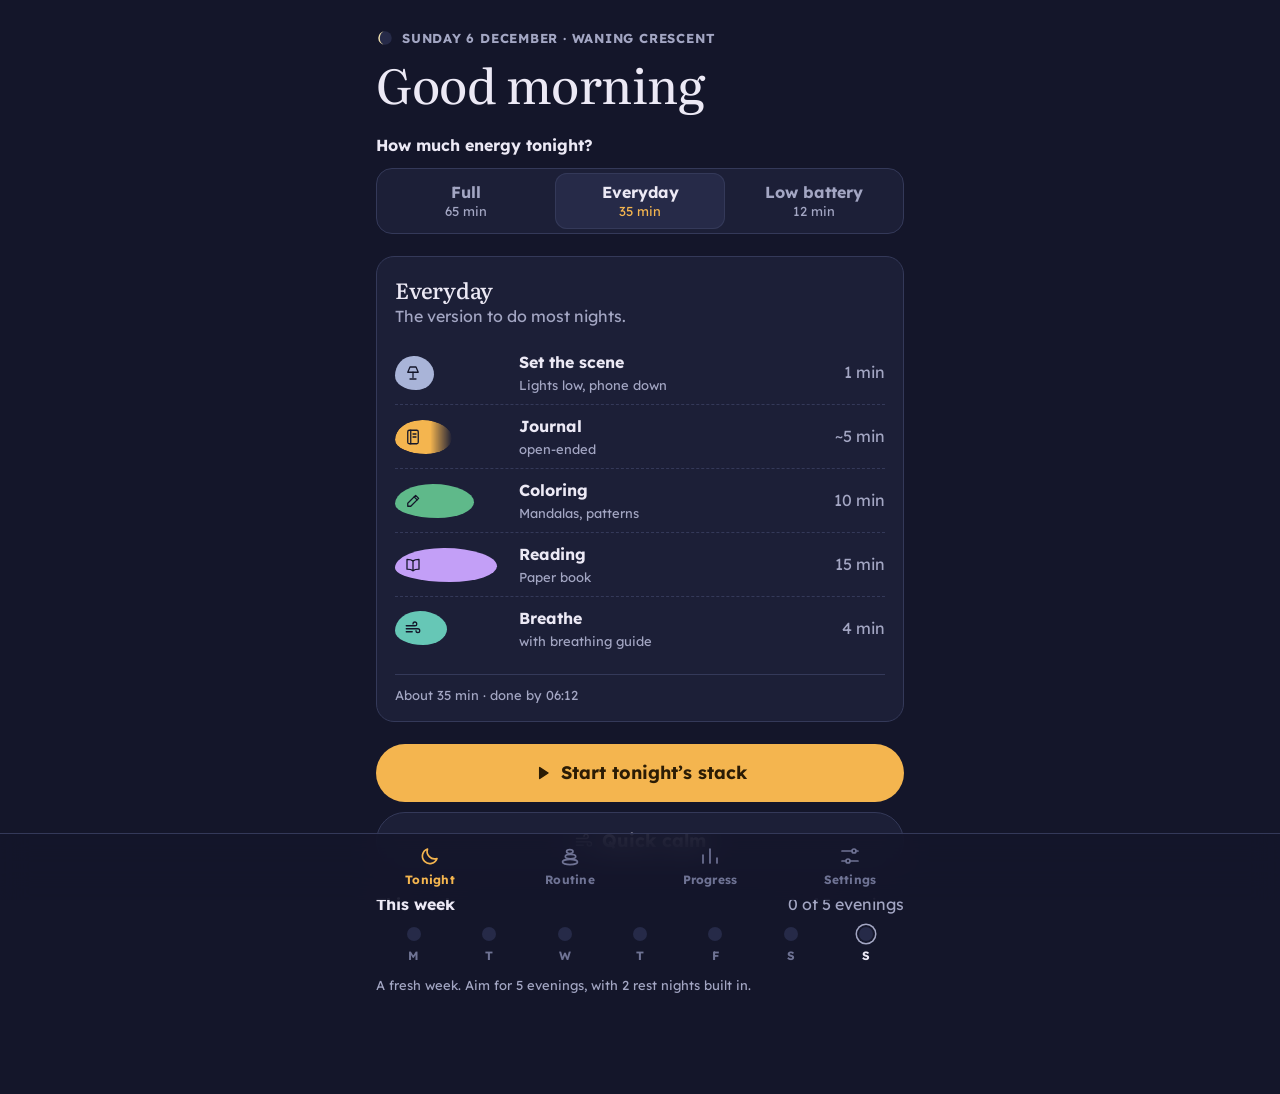
==== index.html @ 31215151 "Add Brain Stack, an evening brain-stacking routine timer Installable web app (PWA) for desktop and A" ====
<!doctype html>
<html lang="en" data-theme="dark">
<head>
  <meta charset="utf-8">
  <meta name="viewport" content="width=device-width, initial-scale=1, viewport-fit=cover">
  <title>Brain Stack</title>
  <meta name="description" content="A calm evening routine timer: breathe, journal, puzzle, color and read, one gentle step at a time.">
  <meta name="theme-color" content="#14162a">
  <link rel="manifest" href="manifest.webmanifest">
  <link rel="icon" href="icons/icon.svg" type="image/svg+xml">
  <link rel="apple-touch-icon" href="icons/apple-touch-icon.png">
  <link rel="preconnect" href="https://fonts.googleapis.com">
  <link rel="preconnect" href="https://fonts.gstatic.com" crossorigin>
  <link rel="stylesheet" crossorigin href="https://fonts.googleapis.com/css2?family=Lexend:wght@300..700&family=Literata:ital,opsz,wght@0,7..72,400..700;1,7..72,400&display=swap">
  <link rel="stylesheet" href="styles.css">
  <script>
    // Apply the saved theme before first paint to avoid a bright flash at night.
    (function () {
      var theme = 'evening';
      try { theme = JSON.parse(localStorage.getItem('brainstack')).settings.theme || theme; } catch (e) {}
      var root = document.documentElement;
      if (theme === 'system') root.removeAttribute('data-theme');
      else root.setAttribute('data-theme', theme === 'light' ? 'light' : 'dark');
    })();
  </script>
  <script type="module" src="js/app.js"></script>
</head>
<body>
  <div id="app"></div>
  <noscript>Brain Stack needs JavaScript to run.</noscript>
</body>
</html>
---- styles.css ----
/* Layout: one calm column, like a notebook on the bedside table; the timer is the lamp.
   Dark-first ("blue hour" ink with lamplight amber); a cool paper light theme for daytime edits. */
:root {
  color-scheme: dark;
  --ink: #14162a;
  --dusk: #1c1f37;
  --dusk-2: #262a48;
  --line: #343959;
  --text: #ece9f5;
  --muted: #a3a6c3;
  --faint: #6f7394;
  --lamp: #f4b54f;
  --on-lamp: #2b1c05;
  --danger: #f0908a;
  --scrim: rgba(6, 7, 18, 0.62);
  --stone-shine: rgba(255, 255, 255, 0.24);
  --glass: rgba(20, 22, 42, 0.86);
  --shadow: 0 18px 40px rgba(3, 4, 14, 0.45);

  --hue-breathe: #66c7b6;
  --hue-journal: #f4b54f;
  --hue-puzzle: #92a9fa;
  --hue-color: #5fb98a;
  --hue-read: #c39ff7;
  --hue-close: #f7a884;
  --hue-body: #e59ad3;
  --hue-custom: #b9bed8;
  --hue-scene: #a9b4d8;
  --moon: #ecdcaa;
  --noise-1: #66c7b6;
  --noise-2: #b9dc84;
  --noise-3: #f2d27a;
  --noise-4: #f4a35a;
  --noise-5: #f2837f;

  --font-display: "Literata", "Iowan Old Style", "Palatino Linotype", Palatino, Georgia, serif;
  --font-body: "Lexend", system-ui, -apple-system, "Segoe UI", Roboto, sans-serif;

  --step--1: 0.8125rem;
  --step-0: 1rem;
  --step-1: 1.125rem;
  --step-2: 1.375rem;
  --step-3: 1.75rem;
  --step-4: 2.25rem;

  --radius: 18px;
  --radius-sm: 12px;
  --col: 35rem;
  --tabbar: 66px;
  --gutter-l: max(16px, env(safe-area-inset-left, 0px));
  --gutter-r: max(16px, env(safe-area-inset-right, 0px));

  padding-top: env(safe-area-inset-top, 0px);
  padding-bottom: env(safe-area-inset-bottom, 0px);
}

@media (prefers-color-scheme: light) {
  :root:not([data-theme="dark"]) {
    color-scheme: light;
    --ink: #eceef5;
    --dusk: #ffffff;
    --dusk-2: #e2e5f0;
    --line: #d0d4e4;
    --text: #1c1f35;
    --muted: #53587a;
    --faint: #8a8ea9;
    --lamp: #8f5900;
    --on-lamp: #fff8ee;
    --danger: #b0352f;
    --scrim: rgba(28, 31, 53, 0.4);
    --stone-shine: rgba(255, 255, 255, 0.38);
    --glass: rgba(236, 238, 245, 0.9);
    --shadow: 0 14px 34px rgba(28, 31, 53, 0.14);
    --hue-breathe: #17786c;
    --hue-journal: #8f5900;
    --hue-puzzle: #3c5cc8;
    --hue-color: #1f7f55;
    --hue-read: #8a46a8;
    --hue-close: #b4522e;
    --hue-body: #a33d86;
    --hue-custom: #5c6386;
    --hue-scene: #56608a;
    --moon: #8a7224;
    --noise-1: #17786c;
    --noise-2: #447c1e;
    --noise-3: #8a6d00;
    --noise-4: #a8560c;
    --noise-5: #b3343f;
  }
}

:root[data-theme="light"] {
  color-scheme: light;
  --ink: #eceef5;
  --dusk: #ffffff;
  --dusk-2: #e2e5f0;
  --line: #d0d4e4;
  --text: #1c1f35;
  --muted: #53587a;
  --faint: #8a8ea9;
  --lamp: #8f5900;
  --on-lamp: #fff8ee;
  --danger: #b0352f;
  --scrim: rgba(28, 31, 53, 0.4);
  --stone-shine: rgba(255, 255, 255, 0.38);
  --glass: rgba(236, 238, 245, 0.9);
  --shadow: 0 14px 34px rgba(28, 31, 53, 0.14);
  --hue-breathe: #17786c;
  --hue-journal: #8f5900;
  --hue-puzzle: #3c5cc8;
  --hue-color: #1f7f55;
  --hue-read: #8a46a8;
  --hue-close: #b4522e;
  --hue-body: #a33d86;
  --hue-custom: #5c6386;
  --hue-scene: #56608a;
  --moon: #8a7224;
  --noise-1: #17786c;
  --noise-2: #447c1e;
  --noise-3: #8a6d00;
  --noise-4: #a8560c;
  --noise-5: #b3343f;
}

:root[data-theme="dark"] {
  color-scheme: dark;
}

*, *::before, *::after { box-sizing: border-box; }

html, body { min-height: 100%; }

body {
  margin: 0;
  background: var(--ink);
  color: var(--text);
  font-family: var(--font-body);
  font-size: var(--step-0);
  line-height: 1.55;
  -webkit-font-smoothing: antialiased;
  -webkit-tap-highlight-color: transparent;
}

[hidden] { display: none !important; }

button, input, textarea, select { font: inherit; color: inherit; }
button { cursor: pointer; }
button:disabled { cursor: not-allowed; opacity: 0.4; }
a { color: var(--lamp); }

:focus-visible { outline: 2px solid var(--lamp); outline-offset: 3px; border-radius: 6px; }

.visually-hidden {
  position: absolute; width: 1px; height: 1px; overflow: hidden;
  clip: rect(0 0 0 0); clip-path: inset(50%); white-space: nowrap;
}

.icon { display: inline-flex; width: 1.4em; height: 1.4em; flex: none; }
.icon svg { width: 100%; height: 100%; }

/* ---- Type ---------------------------------------------------------------- */

.display {
  font-family: var(--font-display);
  font-weight: 500;
  font-optical-sizing: auto;
  line-height: 1.15;
  letter-spacing: -0.01em;
  text-wrap: balance;
  margin: 0;
}
.display.xl { font-size: clamp(2.25rem, 9vw, 3rem); font-weight: 450; }
.display.lg { font-size: clamp(1.9rem, 7vw, var(--step-4)); }
.display.md { font-size: var(--step-2); }

.eyebrow {
  margin: 0;
  font-size: var(--step--1);
  font-weight: 700;
  letter-spacing: 0.1em;
  text-transform: uppercase;
  color: var(--muted);
}
.label { margin: 0; font-size: var(--step-0); font-weight: 700; }
.muted { color: var(--muted); margin: 0; }
.small { font-size: var(--step--1); }

/* ---- Page shell ---------------------------------------------------------- */

.page {
  max-width: var(--col);
  margin: 0 auto;
  padding-left: var(--gutter-l);
  padding-right: var(--gutter-r);
  padding-block: 28px calc(var(--tabbar) + env(safe-area-inset-bottom, 0px) + 32px);
}

.view { display: flex; flex-direction: column; gap: 22px; }
.masthead { display: flex; flex-direction: column; gap: 8px; }
.moonline { display: flex; align-items: center; gap: 8px; letter-spacing: 0.06em; }
.moon { width: 18px; height: 18px; flex: none; }
.block { display: flex; flex-direction: column; gap: 10px; }

.tabbar {
  position: fixed;
  left: 0; right: 0; bottom: 0;
  z-index: 10;
  padding-bottom: env(safe-area-inset-bottom, 0px);
  padding-left: var(--gutter-l);
  padding-right: var(--gutter-r);
  background: var(--glass);
  -webkit-backdrop-filter: blur(14px);
  backdrop-filter: blur(14px);
  border-top: 1px solid var(--line);
}
.tabbar-inner {
  max-width: var(--col);
  margin: 0 auto;
  display: grid;
  grid-template-columns: repeat(4, 1fr);
  height: var(--tabbar);
}
.tab {
  display: flex; flex-direction: column; align-items: center; justify-content: center; gap: 3px;
  border: 0; background: none; color: var(--faint);
  font-size: 0.75rem; font-weight: 700; letter-spacing: 0.02em;
}
.tab .icon { width: 24px; height: 24px; }
.tab[aria-current="page"] { color: var(--lamp); }
.tab:hover { color: var(--text); }
.tab[aria-current="page"]:hover { color: var(--lamp); }

/* ---- Buttons ------------------------------------------------------------- */

.btn {
  display: inline-flex; align-items: center; justify-content: center; gap: 8px;
  min-height: 48px; padding: 0 20px;
  border-radius: 999px; border: 1px solid transparent;
  font-weight: 700; text-decoration: none; text-align: center;
  transition: transform 0.12s ease, background-color 0.2s ease;
}
.btn:active:not(:disabled) { transform: scale(0.98); }
.btn .icon { width: 20px; height: 20px; }
.btn.primary { background: var(--lamp); color: var(--on-lamp); }
.btn.quiet { background: var(--dusk); color: var(--text); border-color: var(--line); }
.btn.ghost { background: transparent; color: var(--text); border-color: var(--line); }
.btn.ghost:hover:not(:disabled), .btn.quiet:hover:not(:disabled) { background: var(--dusk-2); }
.btn.danger { background: var(--danger); color: var(--ink); }
.btn.big { min-height: 58px; width: 100%; font-size: var(--step-1); }
.btn.small { min-height: 40px; padding: 0 14px; font-size: var(--step--1); }
.btn.wide { width: 100%; }
.danger-text { color: var(--danger) !important; }

.link {
  background: none; border: 0; padding: 10px 4px;
  color: var(--muted); text-decoration: underline; text-underline-offset: 3px;
  align-self: center;
}
.link:hover { color: var(--text); }

.icon-btn {
  display: inline-grid; place-items: center;
  width: 44px; height: 44px; border-radius: 50%;
  border: 0; background: transparent; color: var(--text);
}
.icon-btn:hover:not(:disabled) { background: var(--dusk-2); }
.icon-btn .icon { width: 22px; height: 22px; }

.row-actions { display: flex; gap: 8px; flex-wrap: wrap; justify-content: center; }
.row-actions.wrap { justify-content: flex-start; }

.back {
  display: inline-flex; align-items: center; gap: 4px; align-self: flex-start;
  border: 0; background: none; color: var(--muted); padding: 6px 8px 6px 0; font-weight: 700;
}

/* ---- Segmented control --------------------------------------------------- */

.segmented {
  display: grid; grid-auto-flow: column; grid-auto-columns: 1fr; gap: 4px;
  padding: 4px; border-radius: 16px;
  background: var(--dusk); border: 1px solid var(--line);
}
.seg {
  display: flex; flex-direction: column; align-items: center; justify-content: center; gap: 2px;
  min-height: 56px; padding: 8px 6px;
  border: 0; border-radius: 12px; background: transparent; color: var(--muted);
  font-weight: 700; line-height: 1.2;
}
.seg-sub { font-size: var(--step--1); font-weight: 400; font-variant-numeric: tabular-nums; }
.seg[aria-checked="true"], .seg[aria-selected="true"] {
  background: var(--dusk-2); color: var(--text);
  box-shadow: inset 0 0 0 1px var(--line);
}
.seg[aria-checked="true"] .seg-sub, .seg[aria-selected="true"] .seg-sub { color: var(--lamp); }
.segmented.small .seg { min-height: 42px; font-size: var(--step--1); }

/* ---- Tonight ------------------------------------------------------------- */

.stack-card {
  display: flex; flex-direction: column; gap: 6px;
  padding: 20px 18px 16px;
  background: var(--dusk);
  border: 1px solid var(--line);
  border-radius: var(--radius);
}
.stack-head { display: flex; flex-direction: column; gap: 2px; margin-bottom: 6px; }
.stack-list { list-style: none; margin: 0; padding: 0; }
.stack-row {
  display: grid; grid-template-columns: 112px minmax(0, 1fr) auto; align-items: center; gap: 12px;
  padding: 9px 0;
  border-bottom: 1px dashed var(--line);
}
.stack-row:last-child { border-bottom: 0; }
.pebble-slot { display: flex; }

/* A stone-shaped bar: wider for longer steps. Open-ended steps fade out. */
.pebble {
  display: inline-flex; align-items: center;
  height: 34px; padding-left: 9px;
  background: var(--hue); color: var(--ink);
  border-radius: 48% 52% 46% 54% / 58% 54% 46% 42%;
}
.pebble .icon { width: 18px; height: 18px; }
.pebble.open {
  -webkit-mask-image: linear-gradient(90deg, #000 62%, transparent);
  mask-image: linear-gradient(90deg, #000 62%, transparent);
}
.row-text { display: flex; flex-direction: column; min-width: 0; }
.row-name { font-weight: 700; }
.row-sub { color: var(--muted); font-size: var(--step--1); }
.row-time { font-variant-numeric: tabular-nums; color: var(--muted); white-space: nowrap; }
.stack-total {
  margin: 8px 0 0; padding-top: 10px; border-top: 1px solid var(--line);
  color: var(--muted); font-size: var(--step--1); font-variant-numeric: tabular-nums;
}

.cta { display: flex; flex-direction: column; gap: 10px; }

.week { display: flex; flex-direction: column; gap: 10px; }
.week-head { display: flex; justify-content: space-between; align-items: baseline; }
.week-days { list-style: none; margin: 0; padding: 0; display: grid; grid-template-columns: repeat(7, 1fr); }
.week-days li { display: flex; flex-direction: column; align-items: center; gap: 6px; }
.day-dot { width: 14px; height: 14px; border-radius: 50%; background: var(--dusk-2); }
.week-days .done .day-dot { background: var(--lamp); }
.week-days .today .day-dot { box-shadow: 0 0 0 2px var(--ink), 0 0 0 3.5px var(--muted); }
.week-days .future .day-dot { background: transparent; box-shadow: inset 0 0 0 1px var(--line); }
.day-name { font-size: 0.75rem; color: var(--faint); font-weight: 700; }
.week-days .today .day-name { color: var(--text); }

/* ---- Routine editor ------------------------------------------------------ */

.edit-list { list-style: none; margin: 0; padding: 0; display: flex; flex-direction: column; gap: 8px; }
.edit-row { background: var(--dusk); border: 1px solid var(--line); border-radius: var(--radius-sm); }
.edit-row.open { border-color: color-mix(in srgb, var(--hue) 55%, var(--line)); }
.edit-head {
  display: grid; grid-template-columns: 40px minmax(0, 1fr) 24px; align-items: center; gap: 12px;
  width: 100%; padding: 10px 12px; border: 0; background: none; text-align: left;
}
.pebble-icon {
  display: inline-grid; place-items: center; width: 40px; height: 34px; flex: none;
  background: var(--hue); color: var(--ink);
  border-radius: 48% 52% 46% 54% / 58% 54% 46% 42%;
}
.pebble-icon .icon { width: 20px; height: 20px; }
.chev { color: var(--muted); }
.edit-body { display: flex; flex-direction: column; gap: 14px; padding: 4px 14px 16px; }
.field { display: flex; flex-direction: column; gap: 6px; }
.field-label { font-size: var(--step--1); font-weight: 700; color: var(--muted); }
input[type="text"], input[type="time"], textarea {
  width: 100%; padding: 12px 14px;
  background: var(--ink); border: 1px solid var(--line); border-radius: 10px;
}
textarea { resize: vertical; line-height: 1.45; }
input[type="time"] { width: auto; min-width: 7.5rem; font-variant-numeric: tabular-nums; }
input::placeholder, textarea::placeholder { color: var(--faint); }
.stepper {
  display: inline-flex; align-items: center; gap: 4px; align-self: flex-start;
  border: 1px solid var(--line); border-radius: 999px; padding: 2px;
}
.stepper output { min-width: 5.5rem; text-align: center; font-weight: 700; font-variant-numeric: tabular-nums; }
.icon-pick { display: flex; flex-wrap: wrap; gap: 6px; }
.icon-choice {
  display: inline-grid; place-items: center; width: 42px; height: 42px;
  border-radius: 12px; border: 1px solid var(--line); background: var(--ink); color: var(--muted);
}
.icon-choice[aria-checked="true"] { background: var(--hue); color: var(--ink); border-color: transparent; }
.edit-body .setting { padding: 2px 0; border-bottom: 0; }
.why {
  display: flex; gap: 8px; margin: 0; padding: 10px 12px;
  background: var(--ink); border-radius: 10px;
  color: var(--muted); font-size: var(--step--1);
}
.why .icon { width: 18px; height: 18px; color: var(--hue); margin-top: 1px; }

.picker { display: flex; flex-direction: column; gap: 10px; padding: 14px; background: var(--dusk); border: 1px solid var(--line); border-radius: var(--radius-sm); }
.picker-head { display: flex; justify-content: space-between; align-items: center; }
.picker-grid { display: grid; grid-template-columns: repeat(auto-fill, minmax(min(100%, 150px), 1fr)); gap: 8px; }
.pick {
  display: flex; flex-direction: column; align-items: flex-start; gap: 6px; text-align: left;
  padding: 12px; border-radius: 12px; border: 1px solid var(--line); background: var(--ink);
}
.pick:hover { border-color: var(--hue); }

/* ---- Progress ------------------------------------------------------------ */

.stats { display: grid; grid-template-columns: repeat(2, minmax(0, 1fr)); gap: 10px; }
.stat {
  display: flex; flex-direction: column; gap: 2px;
  padding: 14px 16px; background: var(--dusk); border: 1px solid var(--line); border-radius: var(--radius-sm);
}
.stat.wide { grid-column: 1 / -1; }
.stat-label { font-size: var(--step--1); color: var(--muted); font-weight: 700; }
.stat-value { font-family: var(--font-display); font-size: var(--step-4); line-height: 1.1; font-variant-numeric: tabular-nums lining-nums; }
.stat-value .arrow { color: var(--faint); font-size: 0.7em; }
.stat-unit { font-size: var(--step--1); color: var(--muted); }

.week-cairns {
  list-style: none; margin: 0; padding: 14px 6px 10px;
  display: grid; grid-template-columns: repeat(7, minmax(0, 1fr)); align-items: end; gap: 4px;
  min-height: 112px; background: var(--dusk); border: 1px solid var(--line); border-radius: var(--radius-sm);
}
.week-cairns li { display: flex; flex-direction: column; align-items: center; justify-content: flex-end; gap: 6px; height: 100%; }
.week-cairns .cairn { width: 100%; max-width: 44px; height: auto; }
.cairn-empty { width: 18px; height: 5px; border-radius: 50%; background: var(--dusk-2); }
.week-cairns .today .day-name { color: var(--text); }

.cal-wrap { display: flex; flex-direction: column; gap: 6px; }
.cal-head, .cal { list-style: none; margin: 0; padding: 0; display: grid; grid-template-columns: repeat(7, minmax(0, 1fr)); gap: 6px; justify-items: center; }
.cal-head li { font-size: 0.75rem; color: var(--faint); font-weight: 700; }
.cal-cell { width: 100%; max-width: 30px; aspect-ratio: 1; border-radius: 50%; background: var(--dusk-2); }
.cal-cell.lvl-1 { background: color-mix(in srgb, var(--lamp) 45%, var(--dusk-2)); }
.cal-cell.lvl-2 { background: color-mix(in srgb, var(--lamp) 72%, var(--dusk-2)); }
.cal-cell.lvl-3 { background: var(--lamp); }
.cal-cell.today { box-shadow: 0 0 0 2px var(--ink), 0 0 0 3.5px var(--muted); }
.cal-cell.future { background: transparent; box-shadow: inset 0 0 0 1px var(--line); }

.history { list-style: none; margin: 0; padding: 0; }
.history-row {
  display: grid; grid-template-columns: minmax(0, 1fr) auto auto; align-items: center; gap: 12px;
  padding: 12px 0; border-bottom: 1px solid var(--line);
}
.history-main { display: flex; flex-direction: column; min-width: 0; }
.history-dots { display: flex; gap: 3px; }
.mini-dot { width: 7px; height: 7px; border-radius: 50%; box-shadow: inset 0 0 0 1.2px var(--hue); }
.mini-dot.done { background: var(--hue); }
.history-noise { display: flex; align-items: center; gap: 2px; min-width: 64px; color: var(--faint); }
.history-noise .arrow { font-size: 0.8em; }

.empty { display: flex; flex-direction: column; align-items: center; gap: 12px; text-align: center; padding: 28px 8px; }
.empty .muted { max-width: 30ch; }

/* ---- Settings ------------------------------------------------------------ */

.group {
  display: flex; flex-direction: column;
  padding: 16px 16px 6px; background: var(--dusk); border: 1px solid var(--line); border-radius: var(--radius);
}
.group > .label { margin-bottom: 4px; }
.group > .setting-hint { margin: 4px 0 12px; }
.group > .row-actions { margin-bottom: 12px; }
.setting {
  display: flex; align-items: center; justify-content: space-between; gap: 16px;
  padding: 14px 0; border-bottom: 1px solid var(--line);
}
.setting:last-child { border-bottom: 0; }
.setting.column { flex-direction: column; align-items: stretch; gap: 8px; }
.setting-text { display: flex; flex-direction: column; gap: 2px; min-width: 0; cursor: pointer; }
.setting-label { font-weight: 700; }
.setting-hint { color: var(--muted); font-size: var(--step--1); margin: 0; }
.link-row { width: 100%; border: 0; border-bottom: 1px solid var(--line); background: none; text-align: left; color: var(--text); }
.link-row .icon { color: var(--muted); }
.about { padding: 12px 0; }
.volume { display: flex; align-items: center; gap: 10px; }
input[type="range"] { accent-color: var(--lamp); width: min(9rem, 36vw); }

.switch {
  appearance: none; -webkit-appearance: none; flex: none;
  position: relative; width: 50px; height: 30px; margin: 0;
  border-radius: 999px; background: var(--dusk-2); border: 1px solid var(--line);
  transition: background-color 0.2s ease;
}
.switch::before {
  content: ""; position: absolute; top: 3px; left: 3px;
  width: 22px; height: 22px; border-radius: 50%;
  background: var(--muted);
  transition: transform 0.2s ease, background-color 0.2s ease;
}
.switch:checked { background: var(--lamp); border-color: var(--lamp); }
.switch:checked::before { transform: translateX(20px); background: var(--on-lamp); }

/* ---- Science ------------------------------------------------------------- */

.science-section {
  display: flex; flex-direction: column; gap: 10px;
  padding-top: 18px; border-top: 1px solid var(--line);
}
.science-head { display: flex; align-items: center; gap: 12px; flex-wrap: wrap; }
.science-section p { margin: 0; max-width: 65ch; }
.chip {
  display: inline-flex; padding: 3px 10px; border-radius: 999px;
  font-size: var(--step--1); font-weight: 700;
  color: var(--ink); background: var(--hue, var(--lamp));
}
.refs { margin: 0; padding-left: 1.1em; color: var(--muted); font-size: var(--step--1); display: flex; flex-direction: column; gap: 4px; }

/* ---- Session overlay ----------------------------------------------------- */

.overlay {
  position: fixed; inset: 0; z-index: 20;
  overflow-y: auto;
  background: var(--ink);
  padding-top: env(safe-area-inset-top, 0px);
  padding-bottom: env(safe-area-inset-bottom, 0px);
  padding-left: var(--gutter-l);
  padding-right: var(--gutter-r);
}
.session {
  max-width: var(--col); min-height: 100%;
  margin: 0 auto;
  display: flex; flex-direction: column;
}
.session-top {
  display: grid; grid-template-columns: 44px minmax(0, 1fr) auto; align-items: center; gap: 12px;
  padding-block: 8px;
}
.session-count { font-size: var(--step--1); color: var(--muted); font-weight: 700; font-variant-numeric: tabular-nums; }
.dots { list-style: none; margin: 0; padding: 0; display: flex; gap: 6px; justify-content: center; }
.dots li { width: 8px; height: 8px; border-radius: 999px; background: var(--line); transition: width 0.3s ease; }
.dots li.done { background: var(--hue); }
.dots li.skipped { background: transparent; box-shadow: inset 0 0 0 1.5px var(--faint); }
.dots li.current { width: 24px; background: var(--hue); }

.session-body {
  flex: 1;
  display: flex; flex-direction: column; align-items: center; gap: 14px;
  padding-block: 8px 28px;
  text-align: center;
}
.session-body.centered { justify-content: center; }
.session-top, .session-body { transition: opacity 0.3s ease; }
.session.dimmed .session-top, .session.dimmed .session-body { opacity: 0.32; transition: opacity 2.5s ease; }
.session-body .tip { margin: 0; max-width: 34ch; color: var(--muted); text-wrap: pretty; }
.session-body .eyebrow { color: var(--hue, var(--muted)); }

.step-head { display: flex; align-items: center; gap: 12px; text-align: left; }
.step-icon { width: 44px; height: 44px; padding: 9px; border-radius: 48% 52% 46% 54% / 58% 54% 46% 42%; background: var(--hue); color: var(--ink); }
.step-icon.big { width: 64px; height: 64px; padding: 14px; }
.step-detail { margin: 0; color: var(--muted); font-size: var(--step--1); }
.step-head .display { font-size: var(--step-3); }

.dial-wrap { width: min(70vw, 290px, 38vh); aspect-ratio: 1; max-width: 100%; margin-top: 4px; }
.dial { display: block; width: 100%; height: 100%; }
.dial-face { fill: var(--dusk); stroke: var(--line); stroke-width: 1; }
.dial-ticks line { stroke: var(--faint); stroke-width: 1.4; stroke-linecap: round; }
.dial-ticks line.major { stroke: var(--muted); stroke-width: 2.2; }
.dial-wedge { fill: var(--hue); }
.count-up .dial-wedge { fill: color-mix(in srgb, var(--hue) 78%, var(--dusk)); }
.dial-hub { fill: var(--ink); stroke: var(--hue); stroke-width: 2.5; }
.paused .dial-wedge { opacity: 0.45; }
.has-nudge .dial-wrap { width: min(50vw, 200px, 26vh); }

.readout { display: flex; flex-direction: column; align-items: center; gap: 0; }
.digits {
  font-family: var(--font-display); font-weight: 400;
  font-size: clamp(3.25rem, 15vw, 4.5rem); line-height: 1;
  font-variant-numeric: tabular-nums lining-nums; letter-spacing: -0.02em;
}
.digits.small { font-size: var(--step-4); color: var(--muted); }
.caption { margin: 6px 0 0; color: var(--muted); font-size: var(--step--1); min-height: 1.5em; }

.controls { display: flex; gap: 12px; justify-content: center; margin-top: 4px; }
.ctrl {
  display: flex; flex-direction: column; align-items: center; justify-content: center; gap: 4px;
  width: 84px; height: 72px; border-radius: 20px;
  border: 1px solid var(--line); background: var(--dusk); color: var(--text);
  font-size: var(--step--1); font-weight: 700;
}
.ctrl:hover { background: var(--dusk-2); }
.ctrl .icon { width: 24px; height: 24px; }
.ctrl.primary { background: var(--lamp); color: var(--on-lamp); border-color: transparent; }
.up-next { margin: 4px 0 0; color: var(--faint); font-size: var(--step--1); }

.nudge {
  display: flex; flex-direction: column; gap: 10px;
  max-width: 30rem; padding: 14px 16px;
  border-radius: var(--radius-sm);
  background: color-mix(in srgb, var(--hue) 14%, var(--dusk));
  border: 1px solid color-mix(in srgb, var(--hue) 40%, var(--line));
}
.nudge p { margin: 0; text-wrap: pretty; }

.breather { display: flex; align-items: center; gap: 6px; color: var(--muted); font-size: var(--step--1); }
.breather .link { padding: 4px; }
.transition .btn.big { max-width: 22rem; margin-top: 8px; }

.noise-scale { display: grid; grid-template-columns: repeat(5, minmax(0, 1fr)); gap: 8px; width: 100%; max-width: 30rem; margin-top: 10px; }
.noise {
  display: flex; flex-direction: column; align-items: center; gap: 8px;
  padding: 16px 2px 12px; border-radius: 16px;
  background: var(--dusk); border: 1px solid var(--line);
  font-size: var(--step--1); font-weight: 700;
}
.noise .wave { color: var(--wave, var(--lamp)); width: 100%; max-width: 44px; height: auto; }
.noise:hover { border-color: var(--wave, var(--lamp)); background: var(--dusk-2); }

.summary .cairn { margin-bottom: 6px; max-width: 100%; height: auto; }
.noise-delta { display: flex; align-items: center; gap: 10px; flex-wrap: wrap; justify-content: center; }
.noise-chip {
  display: inline-flex; align-items: center; gap: 8px; padding: 6px 14px 6px 10px;
  border-radius: 999px; background: var(--dusk); border: 1px solid var(--line); font-weight: 700;
}
.noise-chip .wave { color: var(--wave, var(--lamp)); }
.noise-delta .arrow { color: var(--faint); }
.note { margin: 0; max-width: 32ch; color: var(--muted); text-wrap: pretty; }
.summary .btn.big { max-width: 22rem; margin-top: 10px; }

/* Breathing pacer */
.pacer { display: flex; flex-direction: column; align-items: center; gap: 18px; width: 100%; }
.orb-wrap { position: relative; width: min(64vw, 260px, 34vh); aspect-ratio: 1; display: grid; place-items: center; }
.orb-ring {
  position: absolute; inset: 0; border-radius: 50%;
  border: 1.5px dashed color-mix(in srgb, var(--hue) 50%, transparent);
}
.orb {
  width: 100%; height: 100%; border-radius: 50%;
  background: radial-gradient(circle at 36% 32%, color-mix(in srgb, var(--hue) 70%, white 30%), var(--hue) 55%, color-mix(in srgb, var(--hue) 55%, var(--ink)) 100%);
  box-shadow: 0 0 70px color-mix(in srgb, var(--hue) 32%, transparent);
  transform: scale(0.52);
  will-change: transform, opacity;
}
.pacer-label { margin: 0; min-height: 2.6em; max-width: 22ch; font-family: var(--font-display); font-size: var(--step-2); line-height: 1.25; text-wrap: balance; }
.grounding { list-style: none; margin: 0; padding: 0; display: flex; flex-direction: column; gap: 8px; width: 100%; max-width: 22rem; }
.ground {
  display: flex; align-items: center; gap: 12px; width: 100%;
  padding: 14px 16px; border-radius: 14px; text-align: left;
  border: 1px solid var(--line); background: var(--dusk); font-weight: 700;
}
.ground .icon { width: 22px; height: 22px; color: var(--faint); }
.ground[aria-pressed="true"] { border-color: var(--hue); background: color-mix(in srgb, var(--hue) 16%, var(--dusk)); }
.ground[aria-pressed="true"] .icon { color: var(--hue); }
.calm .display { font-size: var(--step-2); max-width: 24ch; }
.calm-line { margin: 0; max-width: 30ch; color: var(--muted); min-height: 3em; text-wrap: balance; }

/* ---- Dialog and toast ---------------------------------------------------- */

dialog.sheet {
  width: min(26rem, calc(100vw - 32px));
  padding: 22px;
  border: 1px solid var(--line); border-radius: 22px;
  background: var(--dusk); color: var(--text);
  box-shadow: var(--shadow);
}
dialog.sheet::backdrop { background: var(--scrim); }
dialog.sheet h2 { margin: 0 0 8px; font-family: var(--font-display); font-weight: 500; font-size: var(--step-2); }
dialog.sheet p { margin: 0 0 18px; color: var(--muted); }
.sheet-actions { display: grid; grid-template-columns: 1fr 1fr; gap: 10px; }
.sheet-actions .btn { padding: 0 12px; }

.toast {
  position: fixed; left: 16px; right: 16px; top: calc(env(safe-area-inset-top, 0px) + 14px); z-index: 60;
  width: fit-content; max-width: 30rem; margin-inline: auto; text-align: center;
  padding: 10px 18px; border-radius: 999px;
  background: var(--text); color: var(--ink); font-weight: 700; font-size: var(--step--1);
  box-shadow: var(--shadow);
  transform: translateY(-150%); opacity: 0;
  transition: transform 0.3s ease, opacity 0.3s ease;
  pointer-events: none;
}
.toast.show { transform: translateY(0); opacity: 1; }

/* ---- Small screens and motion -------------------------------------------- */

@media (max-width: 380px) {
  .stack-row { grid-template-columns: 84px minmax(0, 1fr) auto; }
  .ctrl { width: 76px; }
}

@media (max-height: 640px) {
  .dial-wrap { width: min(60vw, 220px, 34vh); }
  .session-body { gap: 10px; }
}

@media (prefers-reduced-motion: reduce) {
  *, *::before, *::after { transition-duration: 0.01ms !important; }
}
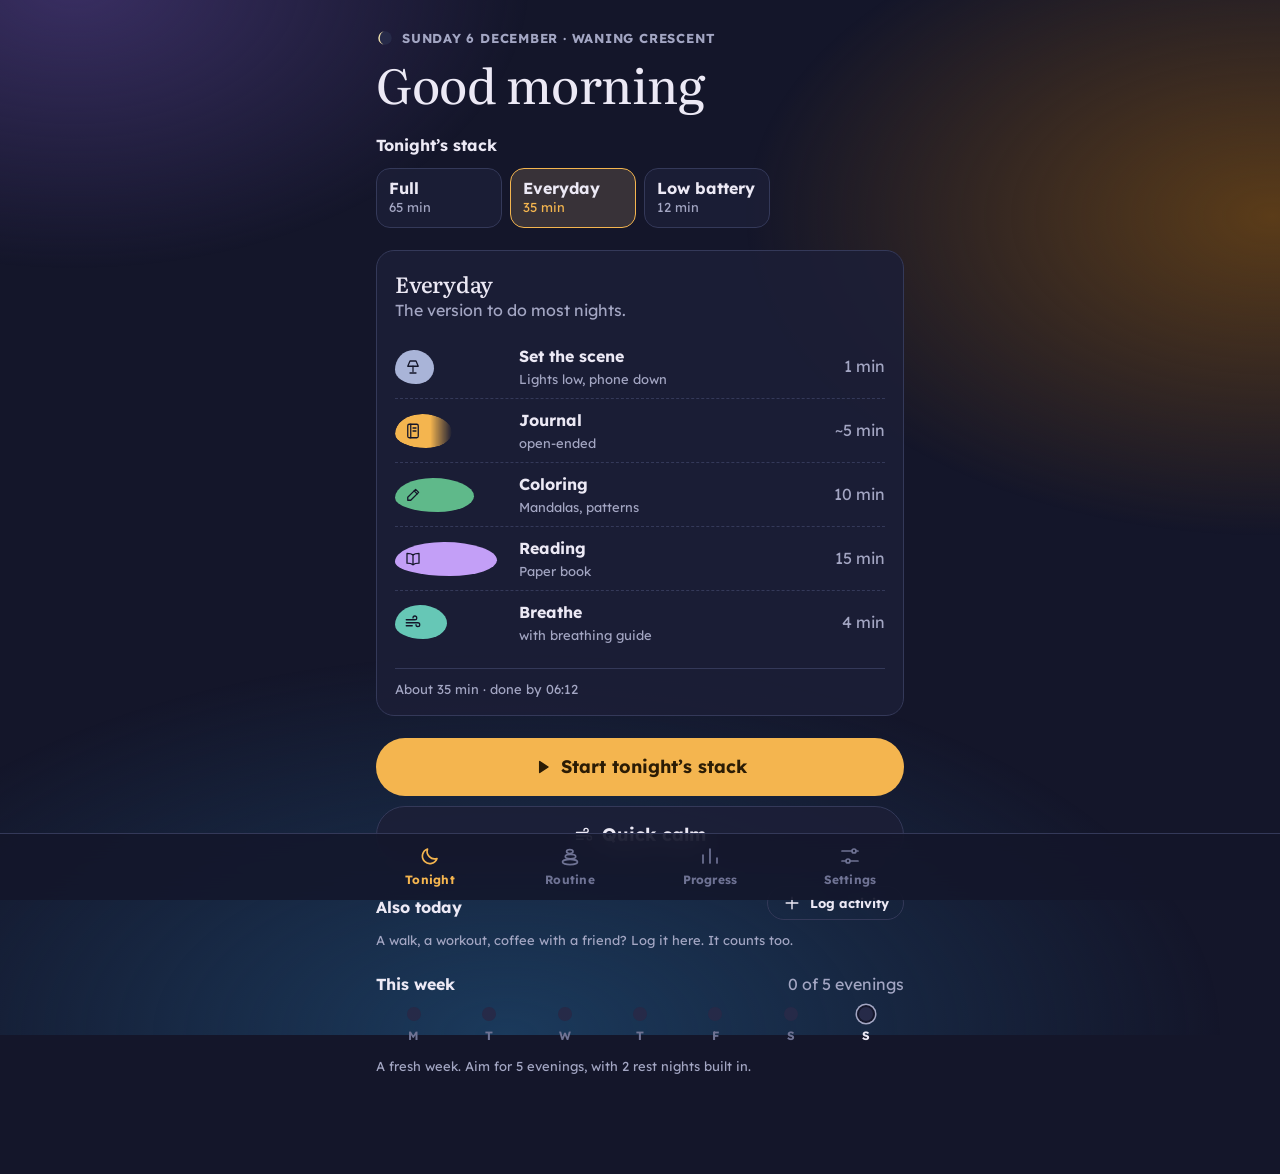
==== commit 35a6ddbd: "Add color themes, custom stacks, daily check-up and activity log - Lighter chime sounds: wind chime " ====
--- a/index.html
+++ b/index.html
@@ -1,5 +1,5 @@
 <!doctype html>
-<html lang="en" data-theme="dark">
+<html lang="en" data-theme="dark" data-accent="dusk">
 <head>
   <meta charset="utf-8">
   <meta name="viewport" content="width=device-width, initial-scale=1, viewport-fit=cover">
@@ -16,11 +16,14 @@
   <script>
     // Apply the saved theme before first paint to avoid a bright flash at night.
     (function () {
-      var theme = 'evening';
-      try { theme = JSON.parse(localStorage.getItem('brainstack')).settings.theme || theme; } catch (e) {}
+      var s = {};
+      try { s = JSON.parse(localStorage.getItem('brainstack')).settings || {}; } catch (e) {}
       var root = document.documentElement;
+      var theme = s.theme || 'evening';
       if (theme === 'system') root.removeAttribute('data-theme');
       else root.setAttribute('data-theme', theme === 'light' ? 'light' : 'dark');
+      root.setAttribute('data-accent', s.accent || 'dusk');
+      root.setAttribute('data-motion', s.motion === false ? 'off' : 'on');
     })();
   </script>
   <script type="module" src="js/app.js"></script>
--- a/styles.css
+++ b/styles.css
@@ -1,20 +1,75 @@
 /* Layout: one calm column, like a notebook on the bedside table; the timer is the lamp.
-   Dark-first ("blue hour" ink with lamplight amber); a cool paper light theme for daytime edits. */
+   Dark-first. Each color theme sets raw dark (--dk-*) and light (--lt-*) values once;
+   the mode blocks below map them onto the tokens the components use. The same theme
+   blocks also apply to [data-swatch], so the theme picker can preview every theme. */
+
+:root, [data-swatch="dusk"] {
+  --dk-ink: #14162a; --dk-dusk: #1c1f37; --dk-dusk-2: #262a48; --dk-line: #343959;
+  --dk-text: #ece9f5; --dk-muted: #a3a6c3; --dk-faint: #6f7394; --dk-lamp: #f4b54f; --dk-on-lamp: #2b1c05;
+  --dk-glow-1: #3a2f63; --dk-glow-2: #5b3c19; --dk-glow-3: #1b3a5c;
+  --lt-ink: #eceef5; --lt-dusk: #ffffff; --lt-dusk-2: #e2e5f0; --lt-line: #d0d4e4;
+  --lt-text: #1c1f35; --lt-muted: #53587a; --lt-faint: #787c97; --lt-lamp: #8f5900; --lt-on-lamp: #fff8ee;
+  --lt-glow-1: #f6dfb8; --lt-glow-2: #dad8f6; --lt-glow-3: #d3e5f6;
+}
+:root[data-accent="rose"], [data-swatch="rose"] {
+  --dk-ink: #1b1220; --dk-dusk: #271a2d; --dk-dusk-2: #34233b; --dk-line: #4a3352;
+  --dk-text: #f6eaf2; --dk-muted: #c9adc1; --dk-faint: #937a8d; --dk-lamp: #f49ac1; --dk-on-lamp: #2d0b1c;
+  --dk-glow-1: #5c2448; --dk-glow-2: #3d2563; --dk-glow-3: #6a2d3a;
+  --lt-ink: #faf0f5; --lt-dusk: #ffffff; --lt-dusk-2: #f3e2eb; --lt-line: #e8cfdc;
+  --lt-text: #2b1724; --lt-muted: #6e4f63; --lt-faint: #9c8496; --lt-lamp: #ad2f6b; --lt-on-lamp: #fff5fa;
+  --lt-glow-1: #f8cfe2; --lt-glow-2: #e6dafa; --lt-glow-3: #fbdcd2;
+}
+:root[data-accent="violet"], [data-swatch="violet"] {
+  --dk-ink: #15122a; --dk-dusk: #1f1a38; --dk-dusk-2: #2a2448; --dk-line: #3d355f;
+  --dk-text: #eeeaff; --dk-muted: #b0a9d8; --dk-faint: #7a73a3; --dk-lamp: #b7a1ff; --dk-on-lamp: #1c1240;
+  --dk-glow-1: #40297c; --dk-glow-2: #5c2a6c; --dk-glow-3: #20306e;
+  --lt-ink: #f2effb; --lt-dusk: #ffffff; --lt-dusk-2: #e6e0f7; --lt-line: #d6cdf0;
+  --lt-text: #1f1838; --lt-muted: #5a5080; --lt-faint: #8c85ad; --lt-lamp: #6542c4; --lt-on-lamp: #f7f3ff;
+  --lt-glow-1: #ddd0fb; --lt-glow-2: #f1d5f1; --lt-glow-3: #d2dbfa;
+}
+:root[data-accent="forest"], [data-swatch="forest"] {
+  --dk-ink: #0f1a17; --dk-dusk: #172521; --dk-dusk-2: #20302b; --dk-line: #30443d;
+  --dk-text: #e8f3ee; --dk-muted: #a1bdb1; --dk-faint: #6c8c80; --dk-lamp: #7ed6a2; --dk-on-lamp: #06281a;
+  --dk-glow-1: #1d4a38; --dk-glow-2: #2b4a22; --dk-glow-3: #1b3d4c;
+  --lt-ink: #edf5f0; --lt-dusk: #ffffff; --lt-dusk-2: #ddeae2; --lt-line: #c7dccf;
+  --lt-text: #14261e; --lt-muted: #4a6658; --lt-faint: #6e877b; --lt-lamp: #1f7247; --lt-on-lamp: #f2fff7;
+  --lt-glow-1: #cbedd9; --lt-glow-2: #e2eec6; --lt-glow-3: #cde5ee;
+}
+:root[data-accent="ocean"], [data-swatch="ocean"] {
+  --dk-ink: #0e1626; --dk-dusk: #152036; --dk-dusk-2: #1e2c47; --dk-line: #2d4061;
+  --dk-text: #e6f0ff; --dk-muted: #a0b6d8; --dk-faint: #6983a8; --dk-lamp: #85b7ff; --dk-on-lamp: #071a3a;
+  --dk-glow-1: #1c3f7a; --dk-glow-2: #134a5c; --dk-glow-3: #2c2e72;
+  --lt-ink: #edf3fa; --lt-dusk: #ffffff; --lt-dusk-2: #dde8f5; --lt-line: #c8d8ec;
+  --lt-text: #132036; --lt-muted: #475d80; --lt-faint: #6d82a0; --lt-lamp: #275fc0; --lt-on-lamp: #f2f7ff;
+  --lt-glow-1: #cde0fb; --lt-glow-2: #cbeef0; --lt-glow-3: #dbd7f8;
+}
+:root[data-accent="sunset"], [data-swatch="sunset"] {
+  --dk-ink: #1d1311; --dk-dusk: #2a1c18; --dk-dusk-2: #372520; --dk-line: #4f362e;
+  --dk-text: #fbede6; --dk-muted: #d3b1a3; --dk-faint: #9a786a; --dk-lamp: #ff9d6c; --dk-on-lamp: #3a1406;
+  --dk-glow-1: #6a2c1c; --dk-glow-2: #5c1f3a; --dk-glow-3: #4e3914;
+  --lt-ink: #fbf1ea; --lt-dusk: #ffffff; --lt-dusk-2: #f4e2d7; --lt-line: #ebcfbf;
+  --lt-text: #2d1a12; --lt-muted: #71503f; --lt-faint: #a1857a; --lt-lamp: #b04c18; --lt-on-lamp: #fff6f0;
+  --lt-glow-1: #fcd6bf; --lt-glow-2: #f7d0de; --lt-glow-3: #f7e6bf;
+}
+:root[data-accent="honey"], [data-swatch="honey"] {
+  --dk-ink: #191710; --dk-dusk: #252218; --dk-dusk-2: #312d20; --dk-line: #47422d;
+  --dk-text: #f8f3e2; --dk-muted: #c9bf9b; --dk-faint: #918968; --dk-lamp: #f4d266; --dk-on-lamp: #2e2504;
+  --dk-glow-1: #4d4113; --dk-glow-2: #4a2e12; --dk-glow-3: #2c4a29;
+  --lt-ink: #faf6e7; --lt-dusk: #ffffff; --lt-dusk-2: #f1ead0; --lt-line: #e4dab4;
+  --lt-text: #262113; --lt-muted: #645a3c; --lt-faint: #968d70; --lt-lamp: #7a5f00; --lt-on-lamp: #fffbea;
+  --lt-glow-1: #f6e9b0; --lt-glow-2: #f9d9bb; --lt-glow-3: #d9eec6;
+}
+
 :root {
   color-scheme: dark;
-  --ink: #14162a;
-  --dusk: #1c1f37;
-  --dusk-2: #262a48;
-  --line: #343959;
-  --text: #ece9f5;
-  --muted: #a3a6c3;
-  --faint: #6f7394;
-  --lamp: #f4b54f;
-  --on-lamp: #2b1c05;
+  --ink: var(--dk-ink); --dusk: var(--dk-dusk); --dusk-2: var(--dk-dusk-2); --line: var(--dk-line);
+  --text: var(--dk-text); --muted: var(--dk-muted); --faint: var(--dk-faint); --lamp: var(--dk-lamp); --on-lamp: var(--dk-on-lamp);
+  --glow-1: var(--dk-glow-1); --glow-2: var(--dk-glow-2); --glow-3: var(--dk-glow-3);
   --danger: #f0908a;
   --scrim: rgba(6, 7, 18, 0.62);
   --stone-shine: rgba(255, 255, 255, 0.24);
-  --glass: rgba(20, 22, 42, 0.86);
+  --glass: color-mix(in srgb, var(--ink) 84%, transparent);
+  --card: color-mix(in srgb, var(--dusk) 86%, transparent);
   --shadow: 0 18px 40px rgba(3, 4, 14, 0.45);
 
   --hue-breathe: #66c7b6;
@@ -57,19 +112,12 @@
 @media (prefers-color-scheme: light) {
   :root:not([data-theme="dark"]) {
     color-scheme: light;
-    --ink: #eceef5;
-    --dusk: #ffffff;
-    --dusk-2: #e2e5f0;
-    --line: #d0d4e4;
-    --text: #1c1f35;
-    --muted: #53587a;
-    --faint: #8a8ea9;
-    --lamp: #8f5900;
-    --on-lamp: #fff8ee;
+    --ink: var(--lt-ink); --dusk: var(--lt-dusk); --dusk-2: var(--lt-dusk-2); --line: var(--lt-line);
+    --text: var(--lt-text); --muted: var(--lt-muted); --faint: var(--lt-faint); --lamp: var(--lt-lamp); --on-lamp: var(--lt-on-lamp);
+    --glow-1: var(--lt-glow-1); --glow-2: var(--lt-glow-2); --glow-3: var(--lt-glow-3);
     --danger: #b0352f;
     --scrim: rgba(28, 31, 53, 0.4);
     --stone-shine: rgba(255, 255, 255, 0.38);
-    --glass: rgba(236, 238, 245, 0.9);
     --shadow: 0 14px 34px rgba(28, 31, 53, 0.14);
     --hue-breathe: #17786c;
     --hue-journal: #8f5900;
@@ -91,19 +139,12 @@
 
 :root[data-theme="light"] {
   color-scheme: light;
-  --ink: #eceef5;
-  --dusk: #ffffff;
-  --dusk-2: #e2e5f0;
-  --line: #d0d4e4;
-  --text: #1c1f35;
-  --muted: #53587a;
-  --faint: #8a8ea9;
-  --lamp: #8f5900;
-  --on-lamp: #fff8ee;
+  --ink: var(--lt-ink); --dusk: var(--lt-dusk); --dusk-2: var(--lt-dusk-2); --line: var(--lt-line);
+  --text: var(--lt-text); --muted: var(--lt-muted); --faint: var(--lt-faint); --lamp: var(--lt-lamp); --on-lamp: var(--lt-on-lamp);
+  --glow-1: var(--lt-glow-1); --glow-2: var(--lt-glow-2); --glow-3: var(--lt-glow-3);
   --danger: #b0352f;
   --scrim: rgba(28, 31, 53, 0.4);
   --stone-shine: rgba(255, 255, 255, 0.38);
-  --glass: rgba(236, 238, 245, 0.9);
   --shadow: 0 14px 34px rgba(28, 31, 53, 0.14);
   --hue-breathe: #17786c;
   --hue-journal: #8f5900;
@@ -143,6 +184,34 @@
 
 [hidden] { display: none !important; }
 
+/* Soft glows behind everything. Two layers drift and cross-fade very slowly,
+   so the colors shift a little over a minute or so. */
+body::before, body::after {
+  content: ""; position: fixed; inset: -15%; z-index: -1; pointer-events: none;
+}
+body::before {
+  background:
+    radial-gradient(38% 34% at 16% 10%, var(--glow-1), transparent 72%),
+    radial-gradient(44% 38% at 88% 30%, var(--glow-2), transparent 72%),
+    radial-gradient(58% 44% at 42% 100%, var(--glow-3), transparent 74%);
+  animation: drift-a 46s ease-in-out infinite alternate;
+}
+body::after {
+  background:
+    radial-gradient(40% 36% at 80% 8%, var(--glow-3), transparent 72%),
+    radial-gradient(46% 40% at 10% 66%, var(--glow-2), transparent 72%),
+    radial-gradient(42% 38% at 70% 96%, var(--glow-1), transparent 74%);
+  opacity: 0;
+  animation: drift-b 70s ease-in-out infinite alternate;
+}
+@keyframes drift-a { to { transform: translate3d(-3%, 2.5%, 0) scale(1.06); } }
+@keyframes drift-b {
+  50% { opacity: 0.9; }
+  100% { opacity: 0.35; transform: translate3d(2.5%, -2%, 0) scale(1.05); }
+}
+:root[data-motion="off"] body::before, :root[data-motion="off"] body::after { animation: none; }
+:root[data-motion="off"] body::after { opacity: 0.45; }
+
 button, input, textarea, select { font: inherit; color: inherit; }
 button { cursor: pointer; }
 button:disabled { cursor: not-allowed; opacity: 0.4; }
@@ -242,7 +311,7 @@
 .btn:active:not(:disabled) { transform: scale(0.98); }
 .btn .icon { width: 20px; height: 20px; }
 .btn.primary { background: var(--lamp); color: var(--on-lamp); }
-.btn.quiet { background: var(--dusk); color: var(--text); border-color: var(--line); }
+.btn.quiet { background: var(--card); color: var(--text); border-color: var(--line); }
 .btn.ghost { background: transparent; color: var(--text); border-color: var(--line); }
 .btn.ghost:hover:not(:disabled), .btn.quiet:hover:not(:disabled) { background: var(--dusk-2); }
 .btn.danger { background: var(--danger); color: var(--ink); }
@@ -279,7 +348,7 @@
 .segmented {
   display: grid; grid-auto-flow: column; grid-auto-columns: 1fr; gap: 4px;
   padding: 4px; border-radius: 16px;
-  background: var(--dusk); border: 1px solid var(--line);
+  background: var(--card); border: 1px solid var(--line);
 }
 .seg {
   display: flex; flex-direction: column; align-items: center; justify-content: center; gap: 2px;
@@ -300,7 +369,7 @@
 .stack-card {
   display: flex; flex-direction: column; gap: 6px;
   padding: 20px 18px 16px;
-  background: var(--dusk);
+  background: var(--card);
   border: 1px solid var(--line);
   border-radius: var(--radius);
 }
@@ -351,12 +420,28 @@
 /* ---- Routine editor ------------------------------------------------------ */
 
 .edit-list { list-style: none; margin: 0; padding: 0; display: flex; flex-direction: column; gap: 8px; }
-.edit-row { background: var(--dusk); border: 1px solid var(--line); border-radius: var(--radius-sm); }
+.edit-row { background: var(--card); border: 1px solid var(--line); border-radius: var(--radius-sm); }
 .edit-row.open { border-color: color-mix(in srgb, var(--hue) 55%, var(--line)); }
 .edit-head {
-  display: grid; grid-template-columns: 40px minmax(0, 1fr) 24px; align-items: center; gap: 12px;
-  width: 100%; padding: 10px 12px; border: 0; background: none; text-align: left;
-}
+  display: grid; grid-template-columns: 22px 40px minmax(0, 1fr) 24px; align-items: center; gap: 10px;
+  width: 100%; padding: 10px 12px 10px 8px; border: 0; background: none; text-align: left;
+  -webkit-user-select: none; user-select: none; -webkit-touch-callout: none;
+}
+.grip { display: grid; place-items: center; height: 34px; color: var(--faint); cursor: grab; touch-action: none; }
+.grip .icon { width: 18px; height: 18px; }
+.sorting .edit-row { transition: transform 0.18s ease; }
+.edit-row.dragging {
+  position: relative; z-index: 5; transition: none; cursor: grabbing;
+  scale: 1.02; border-color: var(--lamp); box-shadow: var(--shadow);
+}
+.sort-hint { display: flex; align-items: center; gap: 6px; margin: 0; color: var(--faint); font-size: var(--step--1); }
+.sort-hint .icon { width: 16px; height: 16px; }
+.empty-note {
+  display: flex; flex-direction: column; align-items: center; gap: 10px;
+  margin: 0; padding: 16px; text-align: center; color: var(--muted);
+  border: 1px dashed var(--line); border-radius: var(--radius-sm);
+}
+.empty-note p { margin: 0; }
 .pebble-icon {
   display: inline-grid; place-items: center; width: 40px; height: 34px; flex: none;
   background: var(--hue); color: var(--ink);
@@ -393,7 +478,7 @@
 }
 .why .icon { width: 18px; height: 18px; color: var(--hue); margin-top: 1px; }
 
-.picker { display: flex; flex-direction: column; gap: 10px; padding: 14px; background: var(--dusk); border: 1px solid var(--line); border-radius: var(--radius-sm); }
+.picker { display: flex; flex-direction: column; gap: 10px; padding: 14px; background: var(--card); border: 1px solid var(--line); border-radius: var(--radius-sm); }
 .picker-head { display: flex; justify-content: space-between; align-items: center; }
 .picker-grid { display: grid; grid-template-columns: repeat(auto-fill, minmax(min(100%, 150px), 1fr)); gap: 8px; }
 .pick {
@@ -407,7 +492,7 @@
 .stats { display: grid; grid-template-columns: repeat(2, minmax(0, 1fr)); gap: 10px; }
 .stat {
   display: flex; flex-direction: column; gap: 2px;
-  padding: 14px 16px; background: var(--dusk); border: 1px solid var(--line); border-radius: var(--radius-sm);
+  padding: 14px 16px; background: var(--card); border: 1px solid var(--line); border-radius: var(--radius-sm);
 }
 .stat.wide { grid-column: 1 / -1; }
 .stat-label { font-size: var(--step--1); color: var(--muted); font-weight: 700; }
@@ -418,17 +503,24 @@
 .week-cairns {
   list-style: none; margin: 0; padding: 14px 6px 10px;
   display: grid; grid-template-columns: repeat(7, minmax(0, 1fr)); align-items: end; gap: 4px;
-  min-height: 112px; background: var(--dusk); border: 1px solid var(--line); border-radius: var(--radius-sm);
+  min-height: 112px; background: var(--card); border: 1px solid var(--line); border-radius: var(--radius-sm);
 }
 .week-cairns li { display: flex; flex-direction: column; align-items: center; justify-content: flex-end; gap: 6px; height: 100%; }
 .week-cairns .cairn { width: 100%; max-width: 44px; height: auto; }
+.cairn-day {
+  display: flex; flex-direction: column; align-items: center; justify-content: flex-end; gap: 6px;
+  width: 100%; height: 100%; padding: 4px 0; border: 0; border-radius: 10px; background: none; color: inherit;
+}
+.cairn-day:hover { background: color-mix(in srgb, var(--text) 6%, transparent); }
 .cairn-empty { width: 18px; height: 5px; border-radius: 50%; background: var(--dusk-2); }
 .week-cairns .today .day-name { color: var(--text); }
 
 .cal-wrap { display: flex; flex-direction: column; gap: 6px; }
 .cal-head, .cal { list-style: none; margin: 0; padding: 0; display: grid; grid-template-columns: repeat(7, minmax(0, 1fr)); gap: 6px; justify-items: center; }
 .cal-head li { font-size: 0.75rem; color: var(--faint); font-weight: 700; }
-.cal-cell { width: 100%; max-width: 30px; aspect-ratio: 1; border-radius: 50%; background: var(--dusk-2); }
+.cal li { display: grid; place-items: center; width: 100%; }
+.cal-cell { width: 100%; max-width: 30px; aspect-ratio: 1; padding: 0; border: 0; border-radius: 50%; background: var(--dusk-2); }
+.cal-cell:disabled { opacity: 1; cursor: default; }
 .cal-cell.lvl-1 { background: color-mix(in srgb, var(--lamp) 45%, var(--dusk-2)); }
 .cal-cell.lvl-2 { background: color-mix(in srgb, var(--lamp) 72%, var(--dusk-2)); }
 .cal-cell.lvl-3 { background: var(--lamp); }
@@ -438,7 +530,8 @@
 .history { list-style: none; margin: 0; padding: 0; }
 .history-row {
   display: grid; grid-template-columns: minmax(0, 1fr) auto auto; align-items: center; gap: 12px;
-  padding: 12px 0; border-bottom: 1px solid var(--line);
+  width: 100%; padding: 12px 0; border: 0; border-bottom: 1px solid var(--line);
+  background: none; color: inherit; text-align: left;
 }
 .history-main { display: flex; flex-direction: column; min-width: 0; }
 .history-dots { display: flex; gap: 3px; }
@@ -454,7 +547,7 @@
 
 .group {
   display: flex; flex-direction: column;
-  padding: 16px 16px 6px; background: var(--dusk); border: 1px solid var(--line); border-radius: var(--radius);
+  padding: 16px 16px 6px; background: var(--card); border: 1px solid var(--line); border-radius: var(--radius);
 }
 .group > .label { margin-bottom: 4px; }
 .group > .setting-hint { margin: 4px 0 12px; }
@@ -509,7 +602,8 @@
 .overlay {
   position: fixed; inset: 0; z-index: 20;
   overflow-y: auto;
-  background: var(--ink);
+  background: color-mix(in srgb, var(--ink) 55%, transparent);
+  transition: background-color 2.5s ease;
   padding-top: env(safe-area-inset-top, 0px);
   padding-bottom: env(safe-area-inset-bottom, 0px);
   padding-left: var(--gutter-l);
@@ -539,7 +633,9 @@
 }
 .session-body.centered { justify-content: center; }
 .session-top, .session-body { transition: opacity 0.3s ease; }
-.session.dimmed .session-top, .session.dimmed .session-body { opacity: 0.32; transition: opacity 2.5s ease; }
+.overlay.dimmed { background: color-mix(in srgb, var(--ink) 90%, transparent); }
+.overlay.dimmed .session-top, .overlay.dimmed .session-body { opacity: 0.32; transition: opacity 2.5s ease; }
+.session-main { flex: 1; display: flex; flex-direction: column; }
 .session-body .tip { margin: 0; max-width: 34ch; color: var(--muted); text-wrap: pretty; }
 .session-body .eyebrow { color: var(--hue, var(--muted)); }
 
@@ -573,7 +669,7 @@
 .ctrl {
   display: flex; flex-direction: column; align-items: center; justify-content: center; gap: 4px;
   width: 84px; height: 72px; border-radius: 20px;
-  border: 1px solid var(--line); background: var(--dusk); color: var(--text);
+  border: 1px solid var(--line); background: var(--card); color: var(--text);
   font-size: var(--step--1); font-weight: 700;
 }
 .ctrl:hover { background: var(--dusk-2); }
@@ -598,7 +694,7 @@
 .noise {
   display: flex; flex-direction: column; align-items: center; gap: 8px;
   padding: 16px 2px 12px; border-radius: 16px;
-  background: var(--dusk); border: 1px solid var(--line);
+  background: var(--card); border: 1px solid var(--line);
   font-size: var(--step--1); font-weight: 700;
 }
 .noise .wave { color: var(--wave, var(--lamp)); width: 100%; max-width: 44px; height: auto; }
@@ -608,7 +704,7 @@
 .noise-delta { display: flex; align-items: center; gap: 10px; flex-wrap: wrap; justify-content: center; }
 .noise-chip {
   display: inline-flex; align-items: center; gap: 8px; padding: 6px 14px 6px 10px;
-  border-radius: 999px; background: var(--dusk); border: 1px solid var(--line); font-weight: 700;
+  border-radius: 999px; background: var(--card); border: 1px solid var(--line); font-weight: 700;
 }
 .noise-chip .wave { color: var(--wave, var(--lamp)); }
 .noise-delta .arrow { color: var(--faint); }
@@ -634,7 +730,7 @@
 .ground {
   display: flex; align-items: center; gap: 12px; width: 100%;
   padding: 14px 16px; border-radius: 14px; text-align: left;
-  border: 1px solid var(--line); background: var(--dusk); font-weight: 700;
+  border: 1px solid var(--line); background: var(--card); font-weight: 700;
 }
 .ground .icon { width: 22px; height: 22px; color: var(--faint); }
 .ground[aria-pressed="true"] { border-color: var(--hue); background: color-mix(in srgb, var(--hue) 16%, var(--dusk)); }
@@ -646,6 +742,7 @@
 
 dialog.sheet {
   width: min(26rem, calc(100vw - 32px));
+  max-height: calc(100dvh - 48px); overflow-y: auto;
   padding: 22px;
   border: 1px solid var(--line); border-radius: 22px;
   background: var(--dusk); color: var(--text);
@@ -669,6 +766,150 @@
 }
 .toast.show { transform: translateY(0); opacity: 1; }
 
+
+/* ---- Stacks, plans and the activity log ---------------------------------- */
+
+.stack-chips { display: grid; grid-template-columns: repeat(auto-fill, minmax(min(100%, 104px), 1fr)); gap: 8px; }
+.stack-chip {
+  position: relative; display: flex; flex-direction: column; align-items: flex-start; gap: 2px;
+  min-height: 60px; padding: 10px 12px; border-radius: 14px; text-align: left; line-height: 1.2;
+  border: 1px solid var(--line); background: var(--card); color: var(--muted); font-weight: 700;
+}
+.stack-chip .chip-title {
+  max-width: 100%; color: var(--text); overflow-wrap: anywhere;
+  display: -webkit-box; -webkit-box-orient: vertical; -webkit-line-clamp: 2; overflow: hidden;
+}
+.stack-chip .chip-sub { font-size: var(--step--1); font-weight: 400; font-variant-numeric: tabular-nums; }
+.stack-chip[aria-checked="true"], .stack-chip[aria-selected="true"] {
+  border-color: var(--lamp); background: color-mix(in srgb, var(--lamp) 14%, var(--card));
+}
+.stack-chip[aria-checked="true"] .chip-sub, .stack-chip[aria-selected="true"] .chip-sub { color: var(--lamp); }
+.stack-chip.new { flex-direction: row; align-items: center; justify-content: center; gap: 6px; border-style: dashed; }
+.stack-chip.new .chip-title { color: var(--muted); }
+.stack-chip.new .icon { width: 18px; height: 18px; }
+.chip-tag {
+  position: absolute; top: -8px; right: 8px; padding: 1px 8px; border-radius: 999px;
+  background: var(--lamp); color: var(--on-lamp); font-size: 0.6875rem; font-weight: 700;
+}
+.planned-pill { display: inline-flex; align-items: center; gap: 6px; color: var(--lamp); font-weight: 700; font-size: var(--step--1); }
+.planned-pill .icon { width: 16px; height: 16px; }
+
+.plan { display: flex; flex-direction: column; gap: 10px; padding: 14px; border-radius: var(--radius-sm); background: var(--card); border: 1px solid var(--line); }
+.plan-head { display: flex; align-items: center; gap: 8px; flex-wrap: wrap; }
+.plan-head .icon { width: 20px; height: 20px; color: var(--lamp); }
+.plan-head .muted { flex-basis: 100%; }
+.day-toggles { display: grid; grid-template-columns: repeat(7, minmax(0, 1fr)); gap: 6px; }
+.day-toggle {
+  min-height: 40px; border-radius: 10px; border: 1px solid var(--line);
+  background: var(--ink); color: var(--muted); font-weight: 700; font-size: var(--step--1);
+}
+.day-toggle[aria-pressed="true"] { background: var(--lamp); color: var(--on-lamp); border-color: transparent; }
+.date-range { display: flex; flex-direction: column; gap: 10px; }
+.dates { display: grid; grid-template-columns: repeat(2, minmax(0, 1fr)); gap: 10px; }
+input[type="date"] {
+  width: 100%; min-width: 0; padding: 10px 12px; font-variant-numeric: tabular-nums;
+  background: var(--ink); border: 1px solid var(--line); border-radius: 10px;
+}
+.btn.is-on { border-color: var(--lamp); color: var(--lamp); }
+
+.extras-row { list-style: none; margin: 0; padding: 0; display: flex; flex-wrap: wrap; gap: 6px; }
+.extra-chip {
+  display: inline-flex; align-items: center; gap: 6px; padding: 5px 10px 5px 8px; border-radius: 999px;
+  background: var(--card); border: 1px solid var(--line); font-size: var(--step--1); font-weight: 700;
+}
+.extra-chip .icon { width: 18px; height: 18px; color: var(--lamp); }
+.extra-chip .count { color: var(--muted); font-weight: 400; }
+.chip-x {
+  display: inline-grid; place-items: center; width: 22px; height: 22px; margin-right: -4px;
+  border: 0; border-radius: 50%; background: transparent; color: var(--muted);
+}
+.chip-x .icon { width: 14px; height: 14px; color: inherit; }
+.chip-x:hover { background: var(--dusk-2); color: var(--text); }
+.also .btn.small { min-height: 34px; }
+
+dialog.sheet.wide { width: min(32rem, calc(100vw - 24px)); }
+.sheet-seg { margin: 12px 0 18px; }
+.sheet-actions.single { grid-template-columns: 1fr; }
+.log { display: flex; flex-direction: column; gap: 12px; }
+.log-head { display: flex; align-items: baseline; justify-content: space-between; gap: 12px; }
+.log-head h2 { margin: 0 !important; }
+.log .setting-hint { margin: 0; }
+.log-grid { display: grid; grid-template-columns: repeat(auto-fill, minmax(88px, 1fr)); gap: 8px; }
+.log-item {
+  display: flex; flex-direction: column; align-items: center; gap: 6px; padding: 12px 6px;
+  border-radius: 14px; border: 1px solid var(--line); background: var(--ink); color: var(--text);
+  font-size: var(--step--1); font-weight: 700; text-align: center; line-height: 1.2;
+}
+.log-item .icon { width: 24px; height: 24px; color: var(--lamp); }
+.log-item:hover { border-color: var(--lamp); }
+.log-item.add { border-style: dashed; color: var(--muted); }
+.new-extra { display: flex; flex-direction: column; gap: 8px; padding: 12px; border-radius: 14px; background: var(--ink); border: 1px solid var(--line); }
+
+/* ---- Check-up, today and the day view ------------------------------------ */
+
+.checkup .display { max-width: 20ch; }
+.choices { display: flex; flex-direction: column; gap: 8px; width: 100%; max-width: 22rem; margin-top: 6px; }
+.choice {
+  min-height: 52px; padding: 12px 18px; border-radius: 14px;
+  border: 1px solid var(--line); background: var(--card); color: var(--text);
+  font-weight: 700; font-size: var(--step-1);
+}
+.choice:hover { border-color: var(--lamp); }
+.choice:active { background: color-mix(in srgb, var(--lamp) 18%, var(--card)); }
+.answers { list-style: none; margin: 0; padding: 0; display: flex; flex-wrap: wrap; gap: 6px; justify-content: center; }
+.answers li {
+  display: inline-flex; gap: 6px; padding: 6px 12px; border-radius: 999px;
+  background: var(--card); border: 1px solid var(--line); font-weight: 700; font-size: var(--step--1);
+}
+.answer-q { color: var(--muted); font-weight: 400; }
+.day .answers { justify-content: flex-start; }
+
+.today-card {
+  display: flex; flex-direction: column; padding: 16px 16px 6px;
+  border-radius: var(--radius); background: var(--card); border: 1px solid var(--line);
+}
+.today-head { display: flex; justify-content: space-between; align-items: baseline; margin-bottom: 6px; }
+.today-row { display: grid; grid-template-columns: 22px minmax(0, 1fr) auto; align-items: center; gap: 12px; padding: 10px 0; border-top: 1px solid var(--line); }
+.today-row > .icon { width: 22px; height: 22px; color: var(--lamp); }
+.today-row .extras-row { margin-top: 6px; }
+
+.trends { display: flex; flex-direction: column; gap: 8px; padding: 14px; border-radius: var(--radius-sm); background: var(--card); border: 1px solid var(--line); }
+.trend-row { display: grid; grid-template-columns: 74px minmax(0, 1fr); align-items: center; gap: 8px; }
+.trend-label { font-size: var(--step--1); font-weight: 700; color: var(--muted); }
+.trend-cells { display: grid; grid-template-columns: repeat(14, minmax(0, 1fr)); gap: 3px; }
+.trend-cell {
+  width: 100%; max-width: 22px; aspect-ratio: 1; justify-self: center; padding: 0; border: 0; border-radius: 50%;
+  background: color-mix(in srgb, var(--lamp) var(--mix, 0%), var(--dusk-2));
+  transform: scale(var(--s, 1));
+}
+.trend-cell.empty { background: transparent; box-shadow: inset 0 0 0 1px var(--line); transform: scale(0.5); }
+
+.day-group { gap: 10px; padding-bottom: 16px; }
+.day-session { display: grid; grid-template-columns: minmax(0, 1fr) auto; align-items: center; gap: 12px; }
+
+/* ---- Settings: color swatches and check-up questions -------------------- */
+
+.swatches { display: grid; grid-template-columns: repeat(auto-fill, minmax(70px, 1fr)); gap: 8px; }
+.swatch-btn {
+  display: flex; flex-direction: column; align-items: center; gap: 6px; padding: 6px 2px;
+  border: 0; border-radius: 12px; background: none; color: var(--muted); font-size: var(--step--1); font-weight: 700;
+}
+.swatch {
+  width: 48px; height: 48px; border-radius: 50%;
+  background: linear-gradient(135deg, var(--dk-lamp) 0%, var(--dk-glow-1) 58%, var(--dk-ink) 100%);
+  box-shadow: 0 0 0 1px var(--line);
+}
+.swatch-btn[aria-checked="true"] { color: var(--text); }
+.swatch-btn[aria-checked="true"] .swatch { box-shadow: 0 0 0 2px var(--ink), 0 0 0 4px var(--lamp); }
+@media (prefers-color-scheme: light) {
+  :root:not([data-theme="dark"]) .swatch { background: linear-gradient(135deg, var(--lt-lamp) 0%, var(--lt-glow-1) 58%, var(--lt-ink) 100%); }
+}
+:root[data-theme="light"] .swatch { background: linear-gradient(135deg, var(--lt-lamp) 0%, var(--lt-glow-1) 58%, var(--lt-ink) 100%); }
+
+.q-list { display: flex; flex-direction: column; }
+.q-item { display: flex; align-items: center; gap: 12px; padding: 8px 0; cursor: pointer; }
+.q-item input { flex: none; width: 20px; height: 20px; margin: 0; accent-color: var(--lamp); }
+
 /* ---- Small screens and motion -------------------------------------------- */
 
 @media (max-width: 380px) {
@@ -683,4 +924,6 @@
 
 @media (prefers-reduced-motion: reduce) {
   *, *::before, *::after { transition-duration: 0.01ms !important; }
-}
+  body::before, body::after { animation: none; }
+  body::after { opacity: 0.45; }
+}
